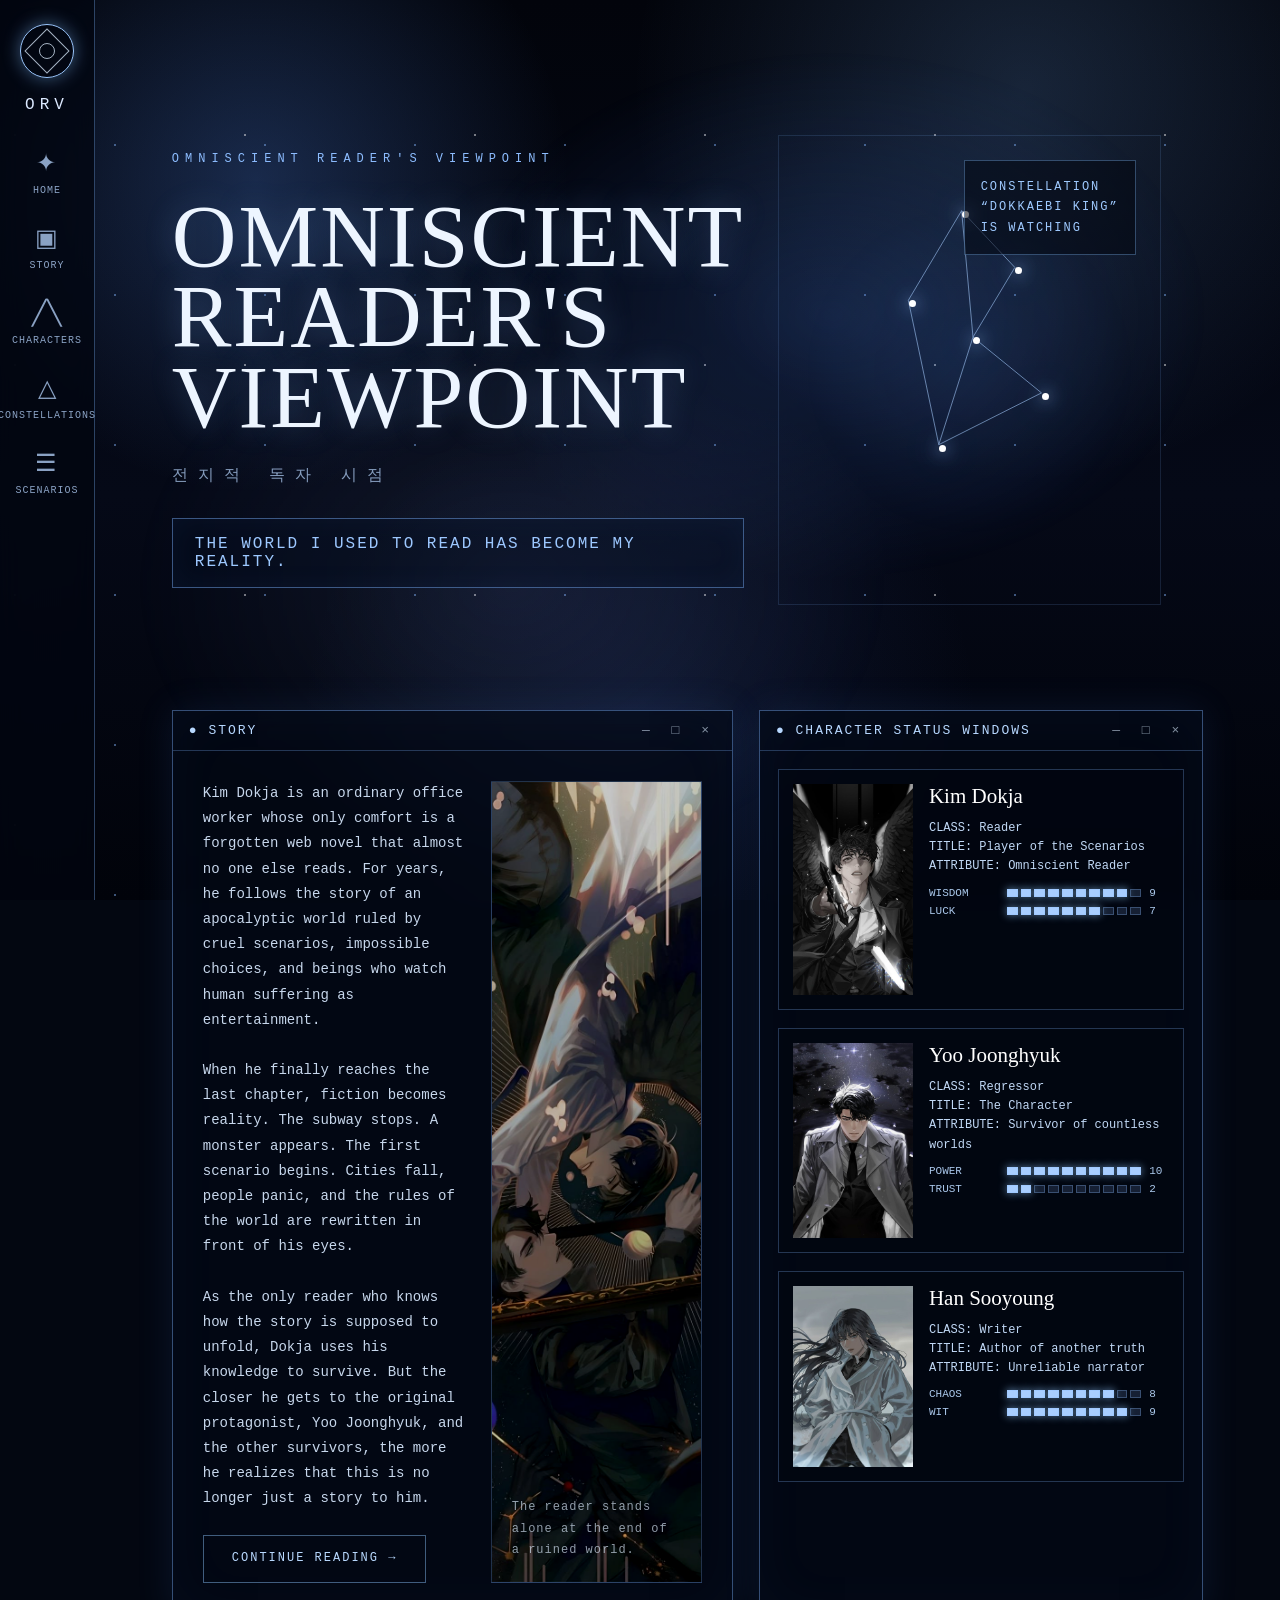
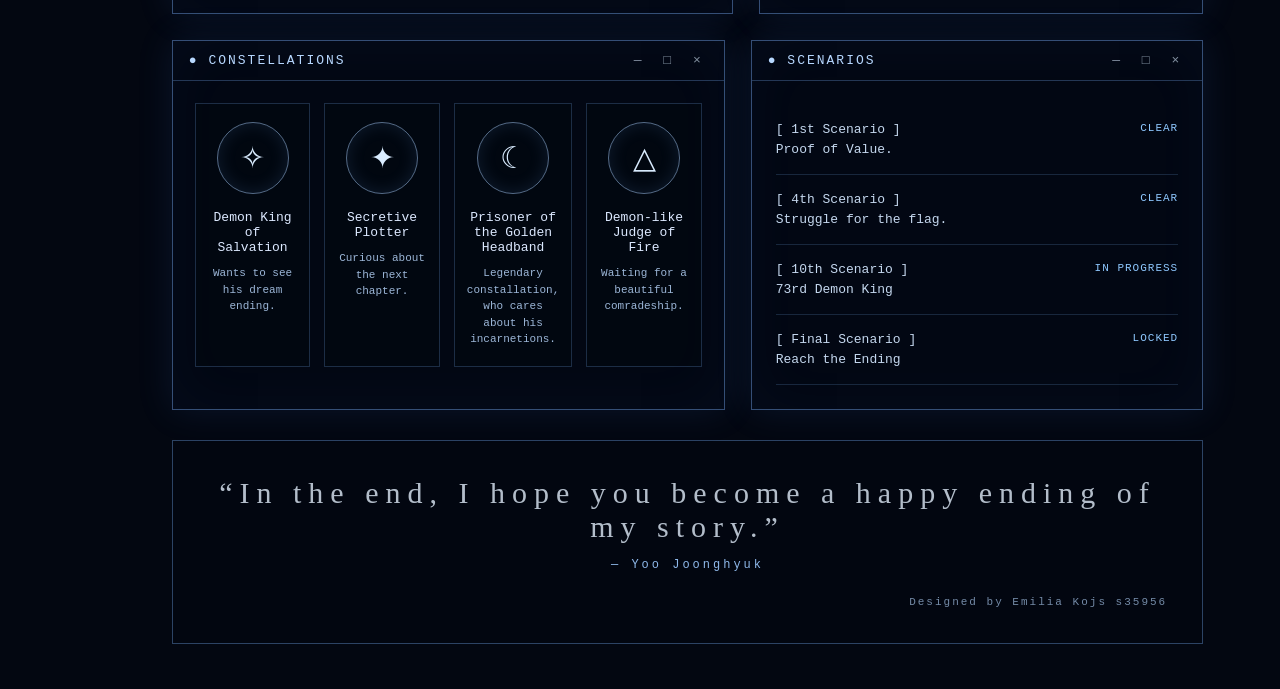
==== index.html @ 8ed4bd75 "project" ====
<!DOCTYPE html>
<html lang="en">

<head>
    <meta charset="UTF-8" />
    <meta name="viewport" content="width=device-width, initial-scale=1.0" />
    <title>Omniscient Reader's Viewpoint</title>
    <style>
        * {
            margin: 0;
            padding: 0;
            box-sizing: border-box;
        }

        html {
            scroll-behavior: smooth;
        }

        body {
            min-height: 100vh;
            background: #030711;
            color: #dce9ff;
            font-family: "Courier New", monospace;
            overflow-x: hidden;
        }

        body::before {
            content: "";
            position: fixed;
            inset: 0;
            background:
                radial-gradient(circle at 20% 20%, rgba(90, 150, 255, 0.25), transparent 25%),
                radial-gradient(circle at 80% 10%, rgba(120, 180, 255, 0.18), transparent 30%),
                radial-gradient(circle at 50% 80%, rgba(60, 90, 180, 0.18), transparent 35%),
                linear-gradient(to bottom, #02040b, #050917 55%, #01030a);
            z-index: -4;
        }

        body::after {
            content: "";
            position: fixed;
            inset: 0;
            background-image:
                radial-gradient(#ffffff 0.7px, transparent 0.7px),
                radial-gradient(#85b8ff 0.9px, transparent 0.9px),
                radial-gradient(#ffffff 1px, transparent 1px);
            background-size: 90px 90px, 150px 150px, 230px 230px;
            background-position: 0 0, 40px 70px, 130px 20px;
            opacity: 0.45;
            animation: driftStars 70s linear infinite;
            z-index: -3;
        }

        @keyframes driftStars {
            from {
                transform: translateY(0);
            }

            to {
                transform: translateY(-180px);
            }
        }

        .nebula {
            position: fixed;
            inset: 0;
            pointer-events: none;
            background:
                radial-gradient(ellipse at 65% 35%, rgba(80, 140, 255, 0.18), transparent 32%),
                radial-gradient(ellipse at 40% 65%, rgba(160, 190, 255, 0.09), transparent 35%);
            filter: blur(1px);
            z-index: -2;
        }

        .layout {
            display: grid;
            grid-template-columns: 95px 1fr;
            min-height: 100vh;
        }

        .sidebar {
            position: fixed;
            left: 0;
            top: 0;
            width: 95px;
            height: 100vh;
            border-right: 1px solid rgba(125, 180, 255, 0.35);
            background: rgba(2, 6, 16, 0.75);
            backdrop-filter: blur(12px);
            display: flex;
            flex-direction: column;
            align-items: center;
            padding: 24px 10px;
            z-index: 20;
        }

        .sigil {
            width: 54px;
            height: 54px;
            border: 1px solid #9cc8ff;
            border-radius: 50%;
            position: relative;
            margin-bottom: 18px;
            box-shadow: 0 0 18px rgba(130, 190, 255, 0.45);
        }

        .sigil::before,
        .sigil::after {
            content: "";
            position: absolute;
            inset: 10px;
            border: 1px solid rgba(220, 238, 255, 0.75);
            transform: rotate(45deg);
        }

        .sigil::after {
            inset: 18px;
            border-radius: 50%;
            transform: none;
        }

        .logo {
            letter-spacing: 5px;
            font-size: 16px;
            margin-bottom: 35px;
        }

        nav {
            display: flex;
            flex-direction: column;
            gap: 28px;
            width: 100%;
            align-items: center;
        }

        nav a {
            color: #b8d6ff;
            text-decoration: none;
            font-size: 10px;
            letter-spacing: 1px;
            text-transform: uppercase;
            text-align: center;
            opacity: 0.75;
            transition: 0.3s;
        }

        nav a span {
            display: block;
            font-size: 24px;
            margin-bottom: 7px;
        }

        nav a:hover {
            opacity: 1;
            color: white;
            text-shadow: 0 0 10px #7db5ff;
            transform: translateY(-2px);
        }

        main {
            grid-column: 2;
            padding: 60px 6vw 45px;
        }

        .hero {
            min-height: 620px;
            display: grid;
            grid-template-columns: 1.1fr 0.9fr;
            gap: 34px;
            align-items: center;
            position: relative;
        }

        .eyebrow {
            color: #8dbdff;
            letter-spacing: 6px;
            text-transform: uppercase;
            font-size: 12px;
            margin-bottom: 30px;
        }

        h1 {
            font-family: Georgia, "Times New Roman", serif;
            font-size: clamp(48px, 7vw, 104px);
            line-height: 0.9;
            letter-spacing: 2px;
            font-weight: 400;
            color: #edf5ff;
            text-shadow: 0 0 30px rgba(130, 185, 255, 0.28);
            margin-bottom: 28px;
        }

        .korean {
            letter-spacing: 10px;
            color: #b9d8ff;
            opacity: 0.7;
            margin-bottom: 32px;
        }

        .quote-box {
            width: fit-content;
            border: 1px solid rgba(125, 180, 255, 0.45);
            padding: 16px 22px;
            color: #9dc8ff;
            letter-spacing: 2px;
            background: rgba(7, 16, 34, 0.42);
            box-shadow: inset 0 0 30px rgba(92, 155, 255, 0.05);
        }

        .constellation-map {
            position: relative;
            height: 470px;
            border: 1px solid rgba(125, 180, 255, 0.15);
            background: radial-gradient(circle at center, rgba(95, 151, 255, 0.08), transparent 55%);
            overflow: hidden;
        }

        .star {
            position: absolute;
            width: 7px;
            height: 7px;
            border-radius: 50%;
            background: white;
            box-shadow: 0 0 16px #9dc8ff, 0 0 32px #76a7ff;
            animation: pulse 2.4s ease-in-out infinite;
        }

        .star.s1 {
            top: 16%;
            left: 48%;
        }

        .star.s2 {
            top: 28%;
            left: 62%;
            animation-delay: 0.3s;
        }

        .star.s3 {
            top: 43%;
            left: 51%;
            animation-delay: 0.7s;
        }

        .star.s4 {
            top: 55%;
            left: 69%;
            animation-delay: 1s;
        }

        .star.s5 {
            top: 66%;
            left: 42%;
            animation-delay: 1.4s;
        }

        .star.s6 {
            top: 35%;
            left: 34%;
            animation-delay: 1.8s;
        }

        @keyframes pulse {

            0%,
            100% {
                transform: scale(1);
                opacity: 0.7;
            }

            50% {
                transform: scale(1.7);
                opacity: 1;
            }
        }

        svg.lines {
            position: absolute;
            inset: 0;
            width: 100%;
            height: 100%;
            opacity: 0.65;
        }

        .watching {
            position: absolute;
            right: 24px;
            top: 24px;
            color: #9fcaff;
            border: 1px solid rgba(130, 190, 255, 0.35);
            padding: 16px;
            background: rgba(2, 6, 16, 0.55);
            font-size: 12px;
            line-height: 1.7;
            letter-spacing: 2px;
        }

        .grid {
            display: grid;
            grid-template-columns: 1.2fr 0.95fr;
            gap: 26px;
            margin-top: 30px;
        }

        .window {
            border: 1px solid rgba(125, 180, 255, 0.42);
            background: rgba(3, 9, 22, 0.72);
            box-shadow: 0 0 35px rgba(76, 130, 220, 0.12), inset 0 0 60px rgba(120, 170, 255, 0.035);
            backdrop-filter: blur(10px);
            position: relative;
        }

        .window-header {
            display: flex;
            justify-content: space-between;
            align-items: center;
            padding: 12px 16px;
            border-bottom: 1px solid rgba(125, 180, 255, 0.28);
            color: #b7d8ff;
            text-transform: uppercase;
            letter-spacing: 2px;
            font-size: 13px;
        }

        .controls {
            color: rgba(218, 236, 255, 0.6);
            letter-spacing: 7px;
        }

        .story-content {
            padding: 30px;
            display: grid;
            grid-template-columns: 1fr 0.8fr;
            gap: 24px;
            line-height: 1.8;
            font-size: 14px;
            color: #c7d7ec;
        }

        .story-image {
            min-height: 470px;
            border: 1px solid rgba(125, 180, 255, 0.25);
            background:
                linear-gradient(to top, rgba(2, 5, 13, 0.95), transparent 45%),
                radial-gradient(circle at center, rgba(160, 190, 255, 0.18), transparent 35%),
                linear-gradient(130deg, rgba(32, 53, 87, 0.55), rgba(4, 8, 18, 0.7));
            position: relative;
            overflow: hidden;
        }

        .story-image img {
            width: 100%;
            height: 100%;
            min-height: 470px;
            object-fit: cover;
            object-position: center;
            display: block;
            filter: brightness(0.75) contrast(1.1);
        }

        .story-image::after {
            content: "The reader stands alone at the end of a ruined world.";
            position: absolute;
            bottom: 20px;
            left: 20px;
            right: 20px;
            color: rgba(222, 238, 255, 0.65);
            font-size: 12px;
            letter-spacing: 1px;
        }

        .button {
            margin-top: 24px;
            display: inline-block;
            padding: 12px 28px;
            border: 1px solid rgba(140, 198, 255, 0.45);
            color: #b9d9ff;
            text-decoration: none;
            text-transform: uppercase;
            letter-spacing: 2px;
            font-size: 12px;
            transition: 0.3s;
        }

        .button:hover {
            background: rgba(125, 180, 255, 0.12);
            box-shadow: 0 0 18px rgba(125, 180, 255, 0.35);
        }

        .characters {
            padding: 18px;
            display: flex;
            flex-direction: column;
            gap: 18px;
        }

        .character-card {
            border: 1px solid rgba(125, 180, 255, 0.28);
            padding: 14px;
            display: grid;
            grid-template-columns: 120px 1fr;
            gap: 16px;
            background: rgba(1, 5, 14, 0.45);
        }

        .portrait img {
            width: 100%;
            height: 100%;
            object-fit: cover;
            object-position: center;
            display: block;
        }


        .character-info h3 {
            font-family: Georgia, serif;
            font-weight: 400;
            font-size: 21px;
            margin-bottom: 10px;
            color: #fff;
        }

        .meta {
            color: #c0d8f5;
            font-size: 12px;
            line-height: 1.6;
            margin-bottom: 10px;
        }

        .stat {
            display: grid;
            grid-template-columns: 70px 1fr 20px;
            align-items: center;
            gap: 8px;
            font-size: 11px;
            margin: 6px 0;
            color: #aac8eb;
        }

        .bar {
            height: 8px;
            display: grid;
            grid-template-columns: repeat(10, 1fr);
            gap: 3px;
        }

        .bar span {
            border: 1px solid rgba(140, 190, 255, 0.3);
            background: rgba(140, 190, 255, 0.15);
        }

        .bar .filled {
            background: #a9ceff;
            box-shadow: 0 0 8px rgba(150, 205, 255, 0.7);
        }

        .lower-grid {
            display: grid;
            grid-template-columns: 1.1fr 0.9fr;
            gap: 26px;
            margin-top: 26px;
        }

        .constellations {
            padding: 22px;
            display: grid;
            grid-template-columns: repeat(4, 1fr);
            gap: 14px;
        }

        .constellation-card {
            border: 1px solid rgba(125, 180, 255, 0.22);
            padding: 18px 12px;
            text-align: center;
            min-height: 180px;
            background: rgba(1, 5, 14, 0.4);
            transition: 0.3s;
        }

        .constellation-card {
            color: inherit;
            text-decoration: none;
            }

        .constellation-card:hover {
            transform: translateY(-5px);
            box-shadow: 0 0 20px rgba(125, 180, 255, 0.18);
        }

        .symbol {
            width: 72px;
            height: 72px;
            margin: 0 auto 16px;
            border: 1px solid rgba(170, 210, 255, 0.5);
            border-radius: 50%;
            display: grid;
            place-items: center;
            font-size: 30px;
            color: #d9ecff;
            box-shadow: inset 0 0 18px rgba(125, 180, 255, 0.12);
        }

        .constellation-card h4 {
            font-size: 13px;
            font-weight: 400;
            margin-bottom: 10px;
        }

        .constellation-card p {
            font-size: 11px;
            color: #9cb7d8;
            line-height: 1.5;
        }

        .scenarios {
            padding: 24px;
        }

        .scenario-row {
            display: flex;
            justify-content: space-between;
            border-bottom: 1px solid rgba(125, 180, 255, 0.18);
            padding: 15px 0;
            color: #c5d8ef;
            font-size: 13px;
            line-height: 1.5;
        }

        .status {
            color: #8ec8ff;
            text-transform: uppercase;
            font-size: 11px;
            letter-spacing: 1px;
            white-space: nowrap;
            margin-left: 15px;
        }

            .ending {
        margin-top: 30px;
        border: 1px solid rgba(125, 180, 255, 0.35);
        padding: 35px;
        background: rgba(2, 7, 17, 0.55);

        display: flex;
        flex-direction: column;
        gap: 24px;
        }

        .ending-quote {
        text-align: center;
        font-family: Georgia, serif;
        font-size: clamp(18px, 2.4vw, 30px);
        letter-spacing: 7px;
        color: rgba(230, 242, 255, 0.78);
        }

        .ending-quote span {
        display: block;
        margin-top: 14px;
        font-family: "Courier New", monospace;
        font-size: 12px;
        color: #8fb9ea;
        letter-spacing: 3px;
        }

        .ending-signature {
        align-self: flex-end;
        font-family: "Courier New", monospace;
        font-size: 11px;
        letter-spacing: 2px;
        color: #9bb8da;
        opacity: 0.75;
        }

        @media (max-width: 1050px) {
            .layout {
                grid-template-columns: 1fr;
            }

            aside {
                display: none;
            }

            main {
                grid-column: 1;
                padding: 35px 20px;
            }

            .hero,
            .grid,
            .lower-grid,
            .story-content {
                grid-template-columns: 1fr;
            }

            .constellations {
                grid-template-columns: repeat(2, 1fr);
            }
        }

        @media (max-width: 620px) {
            .character-card {
                grid-template-columns: 1fr;
            }

            .constellations {
                grid-template-columns: 1fr;
            }

            .ending {
                letter-spacing: 3px;
            }
        }
    </style>
</head>

<body>
    <div class="nebula"></div>

    <div class="layout">
        <aside class="sidebar">
            <div class="sigil"></div>
            <div class="logo">ORV</div>
            <nav>
                <a href="#home"><span>✦</span>Home</a>
                <a href="#story"><span>▣</span>Story</a>
                <a href="#characters"><span>╱╲</span>Characters</a>
                <a href="#constellations"><span>△</span>Constellations</a>
                <a href="#scenarios"><span>☰</span>Scenarios</a>
            </nav>
        </aside>

        <main id="home">
            <section class="hero">
                <div>
                    <p class="eyebrow">Omniscient Reader's Viewpoint</p>
                    <h1>OMNISCIENT<br>READER'S<br>VIEWPOINT</h1>
                    <p class="korean">전지적 독자 시점</p>
                    <div class="quote-box">THE WORLD I USED TO READ HAS BECOME MY REALITY.</div>
                </div>

                <div class="constellation-map" aria-label="animated constellation map">
                    <svg class="lines" viewBox="0 0 500 470" preserveAspectRatio="none">
                        <polyline points="170,165 240,75 310,132 255,202 345,258 210,310 170,165" fill="none"
                            stroke="#a9ceff" stroke-width="1" />
                        <polyline points="240,75 255,202 210,310" fill="none" stroke="#a9ceff" stroke-width="1" />
                    </svg>
                    <div class="star s1"></div>
                    <div class="star s2"></div>
                    <div class="star s3"></div>
                    <div class="star s4"></div>
                    <div class="star s5"></div>
                    <div class="star s6"></div>
                    <div class="watching">CONSTELLATION<br>“DOKKAEBI KING”<br>IS WATCHING</div>
                </div>
            </section>

            <section class="grid" id="story">
                <article class="window">
                    <div class="window-header">
                        <span>● Story</span>
                        <span class="controls">— □ ×</span>
                    </div>
                    <div class="story-content">
                        <div>
                            <p>
                                Kim Dokja is an ordinary office worker whose only comfort is a forgotten web novel that
                                almost no one else reads. For years, he follows the story of an apocalyptic world ruled
                                by cruel scenarios, impossible choices, and beings who watch human suffering as
                                entertainment.
                            </p>
                            <br>
                            <p>
                                When he finally reaches the last chapter, fiction becomes reality. The subway stops. A
                                monster appears. The first scenario begins. Cities fall, people panic, and the rules of
                                the world are rewritten in front of his eyes.
                            </p>
                            <br>
                            <p>
                                As the only reader who knows how the story is supposed to unfold, Dokja uses his
                                knowledge to survive. But the closer he gets to the original protagonist, Yoo Joonghyuk,
                                and the other survivors, the more he realizes that this is no longer just a story to
                                him.
                            </p>
                            <a class="button" href="story.html" target="_blank">Continue Reading →</a>
                        </div>
                        <div class="story-image">
                            <img src="orv.jpeg" alt="Yoo Joonghyuk and Kim Dokja">
                        </div>
                    </div>
                </article>

                <aside class="window" id="characters">
                    <div class="window-header">
                        <span>● Character Status Windows</span>
                        <span class="controls">— □ ×</span>
                    </div>
                    <div class="characters">
                        <div class="character-card">
                            <div class="portrait">
                                <img src="KimDokja.jfif" alt="Kim Dokja">
                            </div>
                            <div class="character-info">
                                <h3>Kim Dokja</h3>
                                <div class="meta">CLASS: Reader<br>TITLE: Player of the Scenarios<br>ATTRIBUTE:
                                    Omniscient Reader</div>
                                <div class="stat"><span>WISDOM</span>
                                    <div class="bar"><span class="filled"></span><span class="filled"></span><span
                                            class="filled"></span><span class="filled"></span><span
                                            class="filled"></span><span class="filled"></span><span
                                            class="filled"></span><span class="filled"></span><span
                                            class="filled"></span><span></span></div><span>9</span>
                                </div>
                                <div class="stat"><span>LUCK</span>
                                    <div class="bar"><span class="filled"></span><span class="filled"></span><span
                                            class="filled"></span><span class="filled"></span><span
                                            class="filled"></span><span class="filled"></span><span
                                            class="filled"></span><span></span><span></span><span></span></div>
                                    <span>7</span>
                                </div>
                            </div>
                        </div>

                        <div class="character-card">
                            <div class="portrait">
                                <img src="YooJoonghyuk.jfif" alt="Yoo Joonghyuk">
                            </div>
                            <div class="character-info">
                                <h3>Yoo Joonghyuk</h3>
                                <div class="meta">CLASS: Regressor<br>TITLE: The Character<br>ATTRIBUTE: Survivor of
                                    countless worlds</div>
                                <div class="stat"><span>POWER</span>
                                    <div class="bar"><span class="filled"></span><span class="filled"></span><span
                                            class="filled"></span><span class="filled"></span><span
                                            class="filled"></span><span class="filled"></span><span
                                            class="filled"></span><span class="filled"></span><span
                                            class="filled"></span><span class="filled"></span></div><span>10</span>
                                </div>
                                <div class="stat"><span>TRUST</span>
                                    <div class="bar"><span class="filled"></span><span
                                            class="filled"></span><span></span><span></span><span></span><span></span><span></span><span></span><span></span><span></span>
                                    </div><span>2</span>
                                </div>
                            </div>
                        </div>

                        <div class="character-card">
                            <div class="portrait">
                                <img src="HanSooyoung.jfif" alt="Han Sooyoung">
                            </div>
                            <div class="character-info">
                                <h3>Han Sooyoung</h3>
                                <div class="meta">CLASS: Writer<br>TITLE: Author of another truth<br>ATTRIBUTE:
                                    Unreliable narrator</div>
                                <div class="stat"><span>CHAOS</span>
                                    <div class="bar"><span class="filled"></span><span class="filled"></span><span
                                            class="filled"></span><span class="filled"></span><span
                                            class="filled"></span><span class="filled"></span><span
                                            class="filled"></span><span class="filled"></span><span></span><span></span>
                                    </div><span>8</span>
                                </div>
                                <div class="stat"><span>WIT</span>
                                    <div class="bar"><span class="filled"></span><span class="filled"></span><span
                                            class="filled"></span><span class="filled"></span><span
                                            class="filled"></span><span class="filled"></span><span
                                            class="filled"></span><span class="filled"></span><span
                                            class="filled"></span><span></span></div><span>9</span>
                                </div>
                            </div>
                        </div>
                    </div>
                </aside>
            </section>

            <section class="lower-grid">
                <article class="window" id="constellations">
                    <div class="window-header">
                        <span>● Constellations</span>
                        <span class="controls">— □ ×</span>
                    </div>
                    <div class="constellations">
                        <a class="constellation-card" href="constellations.html" target="_blank">
                            <div class="symbol">✧</div>
                            <h4>Demon King of Salvation</h4>
                            <p>Wants to see his dream ending.</p>
                        </a>
                        <a class="constellation-card" href="constellations.html" target="_blank">
                            <div class="symbol">✦</div>
                            <h4>Secretive Plotter</h4>
                            <p>Curious about the next chapter.</p>
                        </a>
                        <a class="constellation-card" href="constellations.html" target="_blank">
                            <div class="symbol">☾</div>
                            <h4>Prisoner of the Golden Headband</h4>
                            <p>Legendary constallation, who cares about his incarnetions.</p>
                        </a>
                        <a class="constellation-card" href="constellations.html" target="_blank">
                            <div class="symbol">△</div>
                            <h4>Demon-like Judge of Fire</h4>
                            <p>Waiting for a beautiful comradeship.</p>
                        </a>
                    </div>
                </article>

                <article class="window" id="scenarios">
                    <div class="window-header">
                        <span>● Scenarios</span>
                        <span class="controls">— □ ×</span>
                    </div>
                    <div class="scenarios">
                        <div class="scenario-row"><span>[ 1st Scenario ]<br>Proof of Value.</span><span
                                class="status">Clear</span></div>
                        <div class="scenario-row"><span>[ 4th Scenario ]<br>Struggle for the flag.</span><span
                                class="status">Clear</span></div>
                        <div class="scenario-row"><span>[ 10th Scenario ]<br>73rd Demon King</span><span
                                class="status">In Progress</span></div>
                        <div class="scenario-row"><span>[ Final Scenario ]<br>Reach the Ending</span><span
                                class="status">Locked</span></div>
                    </div>
                </article>
            </section>

           <section class="ending">

                <div class="ending-quote">
                    “In the end, I hope you become a happy ending of my story.”
                    <span>— Yoo Joonghyuk</span>
                </div>

                <div class="ending-signature">
                    Designed by Emilia Kojs s35956
                </div>

            </section>
        </main>
    </div>
</body>

</html>
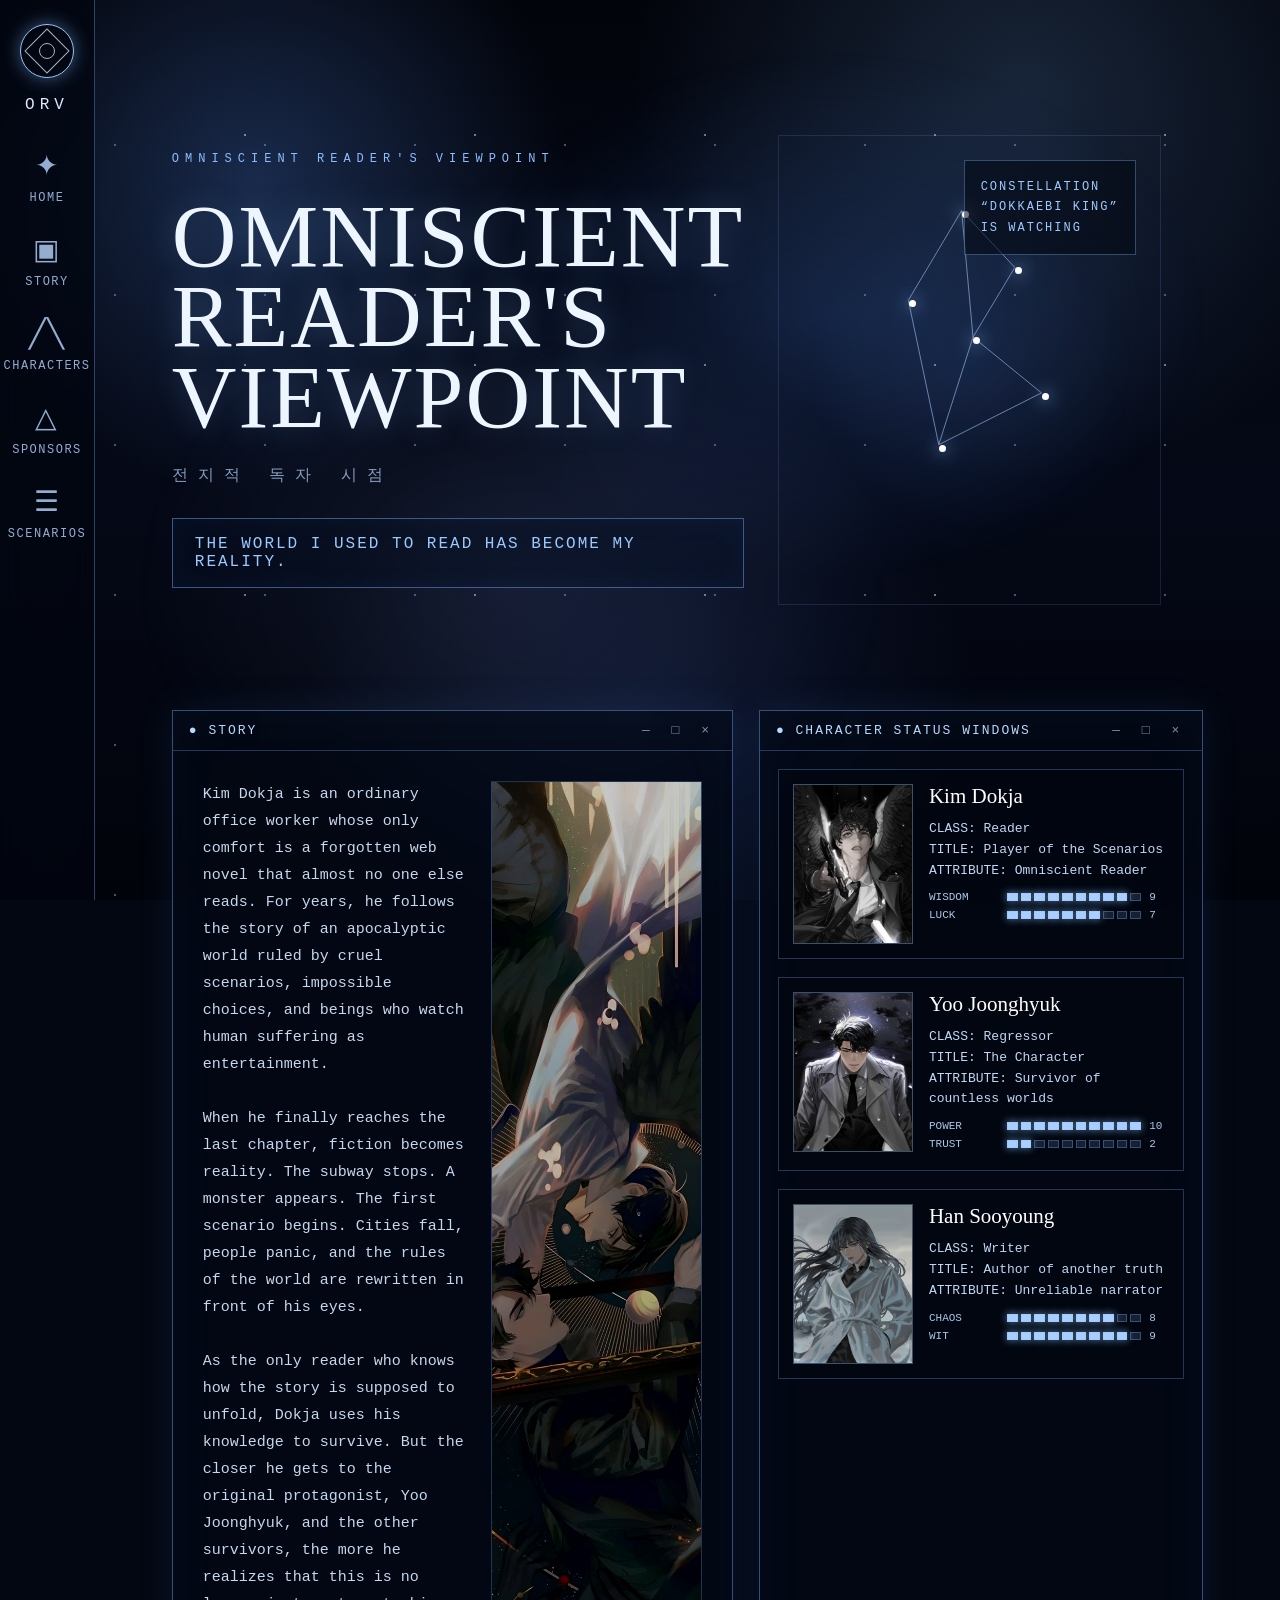
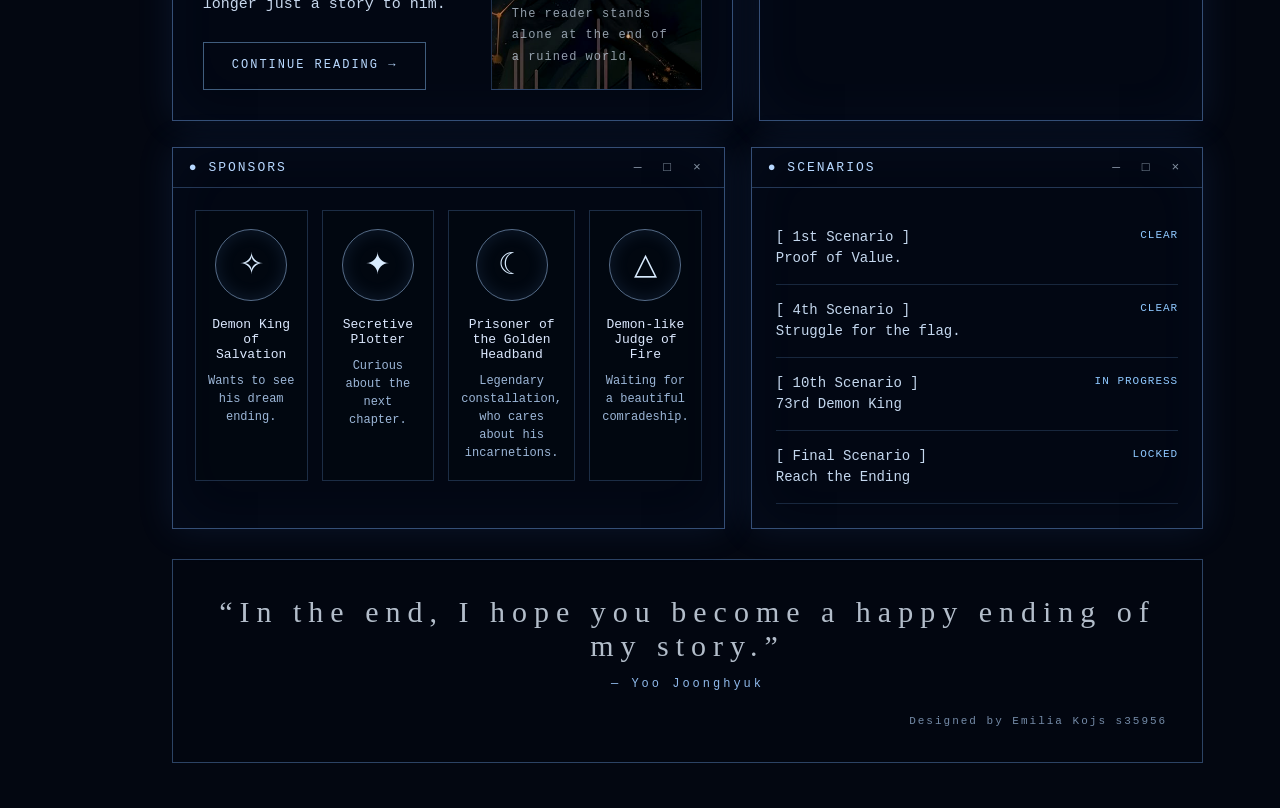
==== commit 1187f554: "poprawki poprawki" ====
--- a/index.html
+++ b/index.html
@@ -2,630 +2,31 @@
 <html lang="en">
 
 <head>
-    <meta charset="UTF-8" />
+    <meta charset="UTF-8">
     <meta name="viewport" content="width=device-width, initial-scale=1.0" />
     <title>Omniscient Reader's Viewpoint</title>
-    <style>
-        * {
-            margin: 0;
-            padding: 0;
-            box-sizing: border-box;
-        }
-
-        html {
-            scroll-behavior: smooth;
-        }
-
-        body {
-            min-height: 100vh;
-            background: #030711;
-            color: #dce9ff;
-            font-family: "Courier New", monospace;
-            overflow-x: hidden;
-        }
-
-        body::before {
-            content: "";
-            position: fixed;
-            inset: 0;
-            background:
-                radial-gradient(circle at 20% 20%, rgba(90, 150, 255, 0.25), transparent 25%),
-                radial-gradient(circle at 80% 10%, rgba(120, 180, 255, 0.18), transparent 30%),
-                radial-gradient(circle at 50% 80%, rgba(60, 90, 180, 0.18), transparent 35%),
-                linear-gradient(to bottom, #02040b, #050917 55%, #01030a);
-            z-index: -4;
-        }
-
-        body::after {
-            content: "";
-            position: fixed;
-            inset: 0;
-            background-image:
-                radial-gradient(#ffffff 0.7px, transparent 0.7px),
-                radial-gradient(#85b8ff 0.9px, transparent 0.9px),
-                radial-gradient(#ffffff 1px, transparent 1px);
-            background-size: 90px 90px, 150px 150px, 230px 230px;
-            background-position: 0 0, 40px 70px, 130px 20px;
-            opacity: 0.45;
-            animation: driftStars 70s linear infinite;
-            z-index: -3;
-        }
-
-        @keyframes driftStars {
-            from {
-                transform: translateY(0);
-            }
-
-            to {
-                transform: translateY(-180px);
-            }
-        }
-
-        .nebula {
-            position: fixed;
-            inset: 0;
-            pointer-events: none;
-            background:
-                radial-gradient(ellipse at 65% 35%, rgba(80, 140, 255, 0.18), transparent 32%),
-                radial-gradient(ellipse at 40% 65%, rgba(160, 190, 255, 0.09), transparent 35%);
-            filter: blur(1px);
-            z-index: -2;
-        }
-
-        .layout {
-            display: grid;
-            grid-template-columns: 95px 1fr;
-            min-height: 100vh;
-        }
-
-        .sidebar {
-            position: fixed;
-            left: 0;
-            top: 0;
-            width: 95px;
-            height: 100vh;
-            border-right: 1px solid rgba(125, 180, 255, 0.35);
-            background: rgba(2, 6, 16, 0.75);
-            backdrop-filter: blur(12px);
-            display: flex;
-            flex-direction: column;
-            align-items: center;
-            padding: 24px 10px;
-            z-index: 20;
-        }
-
-        .sigil {
-            width: 54px;
-            height: 54px;
-            border: 1px solid #9cc8ff;
-            border-radius: 50%;
-            position: relative;
-            margin-bottom: 18px;
-            box-shadow: 0 0 18px rgba(130, 190, 255, 0.45);
-        }
-
-        .sigil::before,
-        .sigil::after {
-            content: "";
-            position: absolute;
-            inset: 10px;
-            border: 1px solid rgba(220, 238, 255, 0.75);
-            transform: rotate(45deg);
-        }
-
-        .sigil::after {
-            inset: 18px;
-            border-radius: 50%;
-            transform: none;
-        }
-
-        .logo {
-            letter-spacing: 5px;
-            font-size: 16px;
-            margin-bottom: 35px;
-        }
-
-        nav {
-            display: flex;
-            flex-direction: column;
-            gap: 28px;
-            width: 100%;
-            align-items: center;
-        }
-
-        nav a {
-            color: #b8d6ff;
-            text-decoration: none;
-            font-size: 10px;
-            letter-spacing: 1px;
-            text-transform: uppercase;
-            text-align: center;
-            opacity: 0.75;
-            transition: 0.3s;
-        }
-
-        nav a span {
-            display: block;
-            font-size: 24px;
-            margin-bottom: 7px;
-        }
-
-        nav a:hover {
-            opacity: 1;
-            color: white;
-            text-shadow: 0 0 10px #7db5ff;
-            transform: translateY(-2px);
-        }
-
-        main {
-            grid-column: 2;
-            padding: 60px 6vw 45px;
-        }
-
-        .hero {
-            min-height: 620px;
-            display: grid;
-            grid-template-columns: 1.1fr 0.9fr;
-            gap: 34px;
-            align-items: center;
-            position: relative;
-        }
-
-        .eyebrow {
-            color: #8dbdff;
-            letter-spacing: 6px;
-            text-transform: uppercase;
-            font-size: 12px;
-            margin-bottom: 30px;
-        }
-
-        h1 {
-            font-family: Georgia, "Times New Roman", serif;
-            font-size: clamp(48px, 7vw, 104px);
-            line-height: 0.9;
-            letter-spacing: 2px;
-            font-weight: 400;
-            color: #edf5ff;
-            text-shadow: 0 0 30px rgba(130, 185, 255, 0.28);
-            margin-bottom: 28px;
-        }
-
-        .korean {
-            letter-spacing: 10px;
-            color: #b9d8ff;
-            opacity: 0.7;
-            margin-bottom: 32px;
-        }
-
-        .quote-box {
-            width: fit-content;
-            border: 1px solid rgba(125, 180, 255, 0.45);
-            padding: 16px 22px;
-            color: #9dc8ff;
-            letter-spacing: 2px;
-            background: rgba(7, 16, 34, 0.42);
-            box-shadow: inset 0 0 30px rgba(92, 155, 255, 0.05);
-        }
-
-        .constellation-map {
-            position: relative;
-            height: 470px;
-            border: 1px solid rgba(125, 180, 255, 0.15);
-            background: radial-gradient(circle at center, rgba(95, 151, 255, 0.08), transparent 55%);
-            overflow: hidden;
-        }
-
-        .star {
-            position: absolute;
-            width: 7px;
-            height: 7px;
-            border-radius: 50%;
-            background: white;
-            box-shadow: 0 0 16px #9dc8ff, 0 0 32px #76a7ff;
-            animation: pulse 2.4s ease-in-out infinite;
-        }
-
-        .star.s1 {
-            top: 16%;
-            left: 48%;
-        }
-
-        .star.s2 {
-            top: 28%;
-            left: 62%;
-            animation-delay: 0.3s;
-        }
-
-        .star.s3 {
-            top: 43%;
-            left: 51%;
-            animation-delay: 0.7s;
-        }
-
-        .star.s4 {
-            top: 55%;
-            left: 69%;
-            animation-delay: 1s;
-        }
-
-        .star.s5 {
-            top: 66%;
-            left: 42%;
-            animation-delay: 1.4s;
-        }
-
-        .star.s6 {
-            top: 35%;
-            left: 34%;
-            animation-delay: 1.8s;
-        }
-
-        @keyframes pulse {
-
-            0%,
-            100% {
-                transform: scale(1);
-                opacity: 0.7;
-            }
-
-            50% {
-                transform: scale(1.7);
-                opacity: 1;
-            }
-        }
-
-        svg.lines {
-            position: absolute;
-            inset: 0;
-            width: 100%;
-            height: 100%;
-            opacity: 0.65;
-        }
-
-        .watching {
-            position: absolute;
-            right: 24px;
-            top: 24px;
-            color: #9fcaff;
-            border: 1px solid rgba(130, 190, 255, 0.35);
-            padding: 16px;
-            background: rgba(2, 6, 16, 0.55);
-            font-size: 12px;
-            line-height: 1.7;
-            letter-spacing: 2px;
-        }
-
-        .grid {
-            display: grid;
-            grid-template-columns: 1.2fr 0.95fr;
-            gap: 26px;
-            margin-top: 30px;
-        }
-
-        .window {
-            border: 1px solid rgba(125, 180, 255, 0.42);
-            background: rgba(3, 9, 22, 0.72);
-            box-shadow: 0 0 35px rgba(76, 130, 220, 0.12), inset 0 0 60px rgba(120, 170, 255, 0.035);
-            backdrop-filter: blur(10px);
-            position: relative;
-        }
-
-        .window-header {
-            display: flex;
-            justify-content: space-between;
-            align-items: center;
-            padding: 12px 16px;
-            border-bottom: 1px solid rgba(125, 180, 255, 0.28);
-            color: #b7d8ff;
-            text-transform: uppercase;
-            letter-spacing: 2px;
-            font-size: 13px;
-        }
-
-        .controls {
-            color: rgba(218, 236, 255, 0.6);
-            letter-spacing: 7px;
-        }
-
-        .story-content {
-            padding: 30px;
-            display: grid;
-            grid-template-columns: 1fr 0.8fr;
-            gap: 24px;
-            line-height: 1.8;
-            font-size: 14px;
-            color: #c7d7ec;
-        }
-
-        .story-image {
-            min-height: 470px;
-            border: 1px solid rgba(125, 180, 255, 0.25);
-            background:
-                linear-gradient(to top, rgba(2, 5, 13, 0.95), transparent 45%),
-                radial-gradient(circle at center, rgba(160, 190, 255, 0.18), transparent 35%),
-                linear-gradient(130deg, rgba(32, 53, 87, 0.55), rgba(4, 8, 18, 0.7));
-            position: relative;
-            overflow: hidden;
-        }
-
-        .story-image img {
-            width: 100%;
-            height: 100%;
-            min-height: 470px;
-            object-fit: cover;
-            object-position: center;
-            display: block;
-            filter: brightness(0.75) contrast(1.1);
-        }
-
-        .story-image::after {
-            content: "The reader stands alone at the end of a ruined world.";
-            position: absolute;
-            bottom: 20px;
-            left: 20px;
-            right: 20px;
-            color: rgba(222, 238, 255, 0.65);
-            font-size: 12px;
-            letter-spacing: 1px;
-        }
-
-        .button {
-            margin-top: 24px;
-            display: inline-block;
-            padding: 12px 28px;
-            border: 1px solid rgba(140, 198, 255, 0.45);
-            color: #b9d9ff;
-            text-decoration: none;
-            text-transform: uppercase;
-            letter-spacing: 2px;
-            font-size: 12px;
-            transition: 0.3s;
-        }
-
-        .button:hover {
-            background: rgba(125, 180, 255, 0.12);
-            box-shadow: 0 0 18px rgba(125, 180, 255, 0.35);
-        }
-
-        .characters {
-            padding: 18px;
-            display: flex;
-            flex-direction: column;
-            gap: 18px;
-        }
-
-        .character-card {
-            border: 1px solid rgba(125, 180, 255, 0.28);
-            padding: 14px;
-            display: grid;
-            grid-template-columns: 120px 1fr;
-            gap: 16px;
-            background: rgba(1, 5, 14, 0.45);
-        }
-
-        .portrait img {
-            width: 100%;
-            height: 100%;
-            object-fit: cover;
-            object-position: center;
-            display: block;
-        }
-
-
-        .character-info h3 {
-            font-family: Georgia, serif;
-            font-weight: 400;
-            font-size: 21px;
-            margin-bottom: 10px;
-            color: #fff;
-        }
-
-        .meta {
-            color: #c0d8f5;
-            font-size: 12px;
-            line-height: 1.6;
-            margin-bottom: 10px;
-        }
-
-        .stat {
-            display: grid;
-            grid-template-columns: 70px 1fr 20px;
-            align-items: center;
-            gap: 8px;
-            font-size: 11px;
-            margin: 6px 0;
-            color: #aac8eb;
-        }
-
-        .bar {
-            height: 8px;
-            display: grid;
-            grid-template-columns: repeat(10, 1fr);
-            gap: 3px;
-        }
-
-        .bar span {
-            border: 1px solid rgba(140, 190, 255, 0.3);
-            background: rgba(140, 190, 255, 0.15);
-        }
-
-        .bar .filled {
-            background: #a9ceff;
-            box-shadow: 0 0 8px rgba(150, 205, 255, 0.7);
-        }
-
-        .lower-grid {
-            display: grid;
-            grid-template-columns: 1.1fr 0.9fr;
-            gap: 26px;
-            margin-top: 26px;
-        }
-
-        .constellations {
-            padding: 22px;
-            display: grid;
-            grid-template-columns: repeat(4, 1fr);
-            gap: 14px;
-        }
-
-        .constellation-card {
-            border: 1px solid rgba(125, 180, 255, 0.22);
-            padding: 18px 12px;
-            text-align: center;
-            min-height: 180px;
-            background: rgba(1, 5, 14, 0.4);
-            transition: 0.3s;
-        }
-
-        .constellation-card {
-            color: inherit;
-            text-decoration: none;
-            }
-
-        .constellation-card:hover {
-            transform: translateY(-5px);
-            box-shadow: 0 0 20px rgba(125, 180, 255, 0.18);
-        }
-
-        .symbol {
-            width: 72px;
-            height: 72px;
-            margin: 0 auto 16px;
-            border: 1px solid rgba(170, 210, 255, 0.5);
-            border-radius: 50%;
-            display: grid;
-            place-items: center;
-            font-size: 30px;
-            color: #d9ecff;
-            box-shadow: inset 0 0 18px rgba(125, 180, 255, 0.12);
-        }
-
-        .constellation-card h4 {
-            font-size: 13px;
-            font-weight: 400;
-            margin-bottom: 10px;
-        }
-
-        .constellation-card p {
-            font-size: 11px;
-            color: #9cb7d8;
-            line-height: 1.5;
-        }
-
-        .scenarios {
-            padding: 24px;
-        }
-
-        .scenario-row {
-            display: flex;
-            justify-content: space-between;
-            border-bottom: 1px solid rgba(125, 180, 255, 0.18);
-            padding: 15px 0;
-            color: #c5d8ef;
-            font-size: 13px;
-            line-height: 1.5;
-        }
-
-        .status {
-            color: #8ec8ff;
-            text-transform: uppercase;
-            font-size: 11px;
-            letter-spacing: 1px;
-            white-space: nowrap;
-            margin-left: 15px;
-        }
-
-            .ending {
-        margin-top: 30px;
-        border: 1px solid rgba(125, 180, 255, 0.35);
-        padding: 35px;
-        background: rgba(2, 7, 17, 0.55);
-
-        display: flex;
-        flex-direction: column;
-        gap: 24px;
-        }
-
-        .ending-quote {
-        text-align: center;
-        font-family: Georgia, serif;
-        font-size: clamp(18px, 2.4vw, 30px);
-        letter-spacing: 7px;
-        color: rgba(230, 242, 255, 0.78);
-        }
-
-        .ending-quote span {
-        display: block;
-        margin-top: 14px;
-        font-family: "Courier New", monospace;
-        font-size: 12px;
-        color: #8fb9ea;
-        letter-spacing: 3px;
-        }
-
-        .ending-signature {
-        align-self: flex-end;
-        font-family: "Courier New", monospace;
-        font-size: 11px;
-        letter-spacing: 2px;
-        color: #9bb8da;
-        opacity: 0.75;
-        }
-
-        @media (max-width: 1050px) {
-            .layout {
-                grid-template-columns: 1fr;
-            }
-
-            aside {
-                display: none;
-            }
-
-            main {
-                grid-column: 1;
-                padding: 35px 20px;
-            }
-
-            .hero,
-            .grid,
-            .lower-grid,
-            .story-content {
-                grid-template-columns: 1fr;
-            }
-
-            .constellations {
-                grid-template-columns: repeat(2, 1fr);
-            }
-        }
-
-        @media (max-width: 620px) {
-            .character-card {
-                grid-template-columns: 1fr;
-            }
-
-            .constellations {
-                grid-template-columns: 1fr;
-            }
-
-            .ending {
-                letter-spacing: 3px;
-            }
-        }
-    </style>
+    <link rel="icon" type="image/jpg" href="favicon.jpg">
+    <link rel="stylesheet" href="style.css">
 </head>
 
 <body>
+    <header class="mobile-nav">
+        <a href="#home">Home</a>
+        <a href="#story">Story</a>
+        <a href="#characters">Characters</a>
+        <a href="#constellations">Constellations</a>
+    </header>
     <div class="nebula"></div>
 
     <div class="layout">
         <aside class="sidebar">
-            <div class="sigil"></div>
+            <a class="sigil" href="#home"></a>
             <div class="logo">ORV</div>
             <nav>
                 <a href="#home"><span>✦</span>Home</a>
                 <a href="#story"><span>▣</span>Story</a>
                 <a href="#characters"><span>╱╲</span>Characters</a>
-                <a href="#constellations"><span>△</span>Constellations</a>
+                <a href="#constellations"><span>△</span>Sponsors</a>
                 <a href="#scenarios"><span>☰</span>Scenarios</a>
             </nav>
         </aside>
@@ -639,7 +40,7 @@
                     <div class="quote-box">THE WORLD I USED TO READ HAS BECOME MY REALITY.</div>
                 </div>
 
-                <div class="constellation-map" aria-label="animated constellation map">
+                <div class="constellation-map" role="img" aria-label="animated constellation map">
                     <svg class="lines" viewBox="0 0 500 470" preserveAspectRatio="none">
                         <polyline points="170,165 240,75 310,132 255,202 345,258 210,310 170,165" fill="none"
                             stroke="#a9ceff" stroke-width="1" />
@@ -658,7 +59,7 @@
             <section class="grid" id="story">
                 <article class="window">
                     <div class="window-header">
-                        <span>● Story</span>
+                        <h2 class="window-title">● Story</h2>
                         <span class="controls">— □ ×</span>
                     </div>
                     <div class="story-content">
@@ -682,7 +83,7 @@
                                 and the other survivors, the more he realizes that this is no longer just a story to
                                 him.
                             </p>
-                            <a class="button" href="story.html" target="_blank">Continue Reading →</a>
+                            <a class="button" href="story.html">Continue Reading →</a>
                         </div>
                         <div class="story-image">
                             <img src="orv.jpeg" alt="Yoo Joonghyuk and Kim Dokja">
@@ -692,7 +93,7 @@
 
                 <aside class="window" id="characters">
                     <div class="window-header">
-                        <span>● Character Status Windows</span>
+                        <h2 class="window-title">● Character Status Windows</h2>
                         <span class="controls">— □ ×</span>
                     </div>
                     <div class="characters">
@@ -775,26 +176,26 @@
             <section class="lower-grid">
                 <article class="window" id="constellations">
                     <div class="window-header">
-                        <span>● Constellations</span>
+                        <h2 class="window-title">● Sponsors</h2>
                         <span class="controls">— □ ×</span>
                     </div>
                     <div class="constellations">
-                        <a class="constellation-card" href="constellations.html" target="_blank">
+                        <a class="constellation-card" href="constellations.html">
                             <div class="symbol">✧</div>
                             <h4>Demon King of Salvation</h4>
                             <p>Wants to see his dream ending.</p>
                         </a>
-                        <a class="constellation-card" href="constellations.html" target="_blank">
+                        <a class="constellation-card" href="constellations.html">
                             <div class="symbol">✦</div>
                             <h4>Secretive Plotter</h4>
                             <p>Curious about the next chapter.</p>
                         </a>
-                        <a class="constellation-card" href="constellations.html" target="_blank">
+                        <a class="constellation-card" href="constellations.html">
                             <div class="symbol">☾</div>
                             <h4>Prisoner of the Golden Headband</h4>
                             <p>Legendary constallation, who cares about his incarnetions.</p>
                         </a>
-                        <a class="constellation-card" href="constellations.html" target="_blank">
+                        <a class="constellation-card" href="constellations.html">
                             <div class="symbol">△</div>
                             <h4>Demon-like Judge of Fire</h4>
                             <p>Waiting for a beautiful comradeship.</p>
@@ -804,7 +205,7 @@
 
                 <article class="window" id="scenarios">
                     <div class="window-header">
-                        <span>● Scenarios</span>
+                        <h2 class="window-title">● Scenarios</h2>
                         <span class="controls">— □ ×</span>
                     </div>
                     <div class="scenarios">
--- a/style.css
+++ b/style.css
@@ -0,0 +1,650 @@
+      * {
+            margin: 0;
+            padding: 0;
+            box-sizing: border-box;
+        }
+
+        html {
+            scroll-behavior: smooth;
+        }
+
+        .mobile-nav {
+            display: none;
+        }
+
+        body {
+            min-height: 100vh;
+            background: #030711;
+            color: #dce9ff;
+            font-family: "Courier New", monospace;
+            overflow-x: hidden;
+        }
+
+        body::before {
+            content: "";
+            position: fixed;
+            inset: 0;
+            background:
+                radial-gradient(circle at 20% 20%, rgba(90, 150, 255, 0.25), transparent 25%),
+                radial-gradient(circle at 80% 10%, rgba(120, 180, 255, 0.18), transparent 30%),
+                radial-gradient(circle at 50% 80%, rgba(60, 90, 180, 0.18), transparent 35%),
+                linear-gradient(to bottom, #02040b, #050917 55%, #01030a);
+            z-index: -4;
+        }
+
+        body::after {
+            content: "";
+            position: fixed;
+            inset: 0;
+            background-image:
+                radial-gradient(#ffffff 0.7px, transparent 0.7px),
+                radial-gradient(#85b8ff 0.9px, transparent 0.9px),
+                radial-gradient(#ffffff 1px, transparent 1px);
+            background-size: 90px 90px, 150px 150px, 230px 230px;
+            background-position: 0 0, 40px 70px, 130px 20px;
+            opacity: 0.45;
+            animation: driftStars 70s linear infinite;
+            z-index: -3;
+        }
+
+        @keyframes driftStars {
+            from {
+                transform: translateY(0);
+            }
+            to {
+                transform: translateY(-180px);
+            }
+        }
+
+        .nebula {
+            position: fixed;
+            inset: 0;
+            pointer-events: none;
+            background:
+                radial-gradient(ellipse at 65% 35%, rgba(80, 140, 255, 0.18), transparent 32%),
+                radial-gradient(ellipse at 40% 65%, rgba(160, 190, 255, 0.09), transparent 35%);
+            filter: blur(1px);
+            z-index: -2;
+        }
+
+        .layout {
+            display: grid;
+            grid-template-columns: 95px 1fr;
+            min-height: 100vh;
+        }
+
+        .sidebar {
+            position: fixed;
+            left: 0;
+            top: 0;
+            width: 95px;
+            height: 100vh;
+            border-right: 1px solid rgba(125, 180, 255, 0.35);
+            background: rgba(2, 6, 16, 0.75);
+            backdrop-filter: blur(12px);
+            display: flex;
+            flex-direction: column;
+            align-items: center;
+            padding: 24px 10px;
+            z-index: 20;
+        }
+
+        .sigil {
+            width: 54px;
+            height: 54px;
+            border: 1px solid #9cc8ff;
+            border-radius: 50%;
+            position: relative;
+            margin-bottom: 18px;
+            box-shadow: 0 0 18px rgba(130, 190, 255, 0.45);
+        }
+
+        .sigil::before,
+        .sigil::after {
+            content: "";
+            position: absolute;
+            inset: 10px;
+            border: 1px solid rgba(220, 238, 255, 0.75);
+            transform: rotate(45deg);
+        }
+
+        .sigil::after {
+            inset: 18px;
+            border-radius: 50%;
+            transform: none;
+        }
+
+        .logo {
+            letter-spacing: 5px;
+            font-size: 16px;
+            margin-bottom: 35px;
+        }
+
+        nav {
+            display: flex;
+            flex-direction: column;
+            gap: 28px;
+            width: 100%;
+            align-items: center;
+        }
+
+        nav a {
+            color: #b8d6ff;
+            text-decoration: none;
+            font-size: 12px;
+            letter-spacing: 1.5px;
+            text-transform: uppercase;
+            text-align: center;
+            opacity: 0.8;
+            transition: 0.3s;
+        }
+
+        nav a span {
+             display: block;
+            font-size: 28px;
+            margin-bottom: 8px;
+        }
+
+        nav a:hover {
+            opacity: 1;
+            color: white;
+            text-shadow: 0 0 10px #7db5ff;
+            transform: translateY(-2px);
+        }
+
+        main {
+            grid-column: 2;
+            width: 100%;
+            min-width: 0;
+            padding: 60px 6vw 45px;
+        }
+
+        .hero {
+            min-height: 620px;
+            display: grid;
+            grid-template-columns: 1.1fr 0.9fr;
+            gap: 34px;
+            align-items: center;
+            position: relative;
+        }
+
+        .eyebrow {
+            color: #8dbdff;
+            letter-spacing: 6px;
+            text-transform: uppercase;
+            font-size: 12px;
+            margin-bottom: 30px;
+        }
+
+        h1 {
+            font-family: Georgia, "Times New Roman", serif;
+            font-size: clamp(48px, 7vw, 104px);
+            line-height: 0.9;
+            letter-spacing: 2px;
+            font-weight: 400;
+            color: #edf5ff;
+            text-shadow: 0 0 30px rgba(130, 185, 255, 0.28);
+            margin-bottom: 28px;
+        }
+
+        .korean {
+            letter-spacing: 10px;
+            color: #b9d8ff;
+            opacity: 0.7;
+            margin-bottom: 32px;
+        }
+
+        .quote-box {
+            width: fit-content;
+            border: 1px solid rgba(125, 180, 255, 0.45);
+            padding: 16px 22px;
+            color: #9dc8ff;
+            letter-spacing: 2px;
+            background: rgba(7, 16, 34, 0.42);
+            box-shadow: inset 0 0 30px rgba(92, 155, 255, 0.05);
+        }
+
+        .constellation-map {
+            position: relative;
+            height: 470px;
+            border: 1px solid rgba(125, 180, 255, 0.15);
+            background: radial-gradient(circle at center, rgba(95, 151, 255, 0.08), transparent 55%);
+            overflow: hidden;
+        }
+
+        .star {
+            position: absolute;
+            width: 7px;
+            height: 7px;
+            border-radius: 50%;
+            background: white;
+            box-shadow: 0 0 16px #9dc8ff, 0 0 32px #76a7ff;
+            animation: pulse 2.4s ease-in-out infinite;
+        }
+
+        .star.s1 {
+            top: 16%;
+            left: 48%;
+        }
+
+        .star.s2 {
+            top: 28%;
+            left: 62%;
+            animation-delay: 0.3s;
+        }
+
+        .star.s3 {
+            top: 43%;
+            left: 51%;
+            animation-delay: 0.7s;
+        }
+
+        .star.s4 {
+            top: 55%;
+            left: 69%;
+            animation-delay: 1s;
+        }
+
+        .star.s5 {
+            top: 66%;
+            left: 42%;
+            animation-delay: 1.4s;
+        }
+
+        .star.s6 {
+            top: 35%;
+            left: 34%;
+            animation-delay: 1.8s;
+        }
+
+        @keyframes pulse {
+            0%,
+            100% {
+                transform: scale(1);
+                opacity: 0.7;
+            }
+            50% {
+                transform: scale(1.7);
+                opacity: 1;
+            }
+        }
+
+        svg.lines {
+            position: absolute;
+            inset: 0;
+            width: 100%;
+            height: 100%;
+            opacity: 0.65;
+        }
+
+        .watching {
+            position: absolute;
+            right: 24px;
+            top: 24px;
+            color: #9fcaff;
+            border: 1px solid rgba(130, 190, 255, 0.35);
+            padding: 16px;
+            background: rgba(2, 6, 16, 0.55);
+            font-size: 12px;
+            line-height: 1.7;
+            letter-spacing: 2px;
+        }
+
+        .grid {
+            display: grid;
+            grid-template-columns: 1.2fr 0.95fr;
+            gap: 26px;
+            margin-top: 30px;
+        }
+
+        .window {
+            border: 1px solid rgba(125, 180, 255, 0.42);
+            background: rgba(3, 9, 22, 0.72);
+            box-shadow: 0 0 35px rgba(76, 130, 220, 0.12), inset 0 0 60px rgba(120, 170, 255, 0.035);
+            backdrop-filter: blur(10px);
+            position: relative;
+        }
+
+        .window-title {
+            font: inherit;
+            color: inherit;
+            letter-spacing: inherit;
+            text-transform: inherit;
+        }
+
+        .window-header {
+            display: flex;
+            justify-content: space-between;
+            align-items: center;
+            padding: 12px 16px;
+            border-bottom: 1px solid rgba(125, 180, 255, 0.28);
+            color: #b7d8ff;
+            text-transform: uppercase;
+            letter-spacing: 2px;
+            font-size: 13px;
+        }
+
+        .controls {
+            color: rgba(218, 236, 255, 0.6);
+            letter-spacing: 7px;
+        }
+
+        .story-content {
+            padding: 30px;
+            display: grid;
+            grid-template-columns: 1fr 0.8fr;
+            gap: 24px;
+            line-height: 1.8;
+            font-size: 15px;
+            color: #c7d7ec;
+        }
+
+        .story-image {
+            min-height: 470px;
+            border: 1px solid rgba(125, 180, 255, 0.25);
+            background:
+                linear-gradient(to top, rgba(2, 5, 13, 0.95), transparent 45%),
+                radial-gradient(circle at center, rgba(160, 190, 255, 0.18), transparent 35%),
+                linear-gradient(130deg, rgba(32, 53, 87, 0.55), rgba(4, 8, 18, 0.7));
+            position: relative;
+            overflow: hidden;
+        }
+
+        .story-image img {
+            width: 100%;
+            height: 100%;
+            min-height: 470px;
+            object-fit: cover;
+            object-position: center;
+            display: block;
+            filter: brightness(0.75) contrast(1.1);
+        }
+
+        .story-image::after {
+            content: "The reader stands alone at the end of a ruined world.";
+            position: absolute;
+            bottom: 20px;
+            left: 20px;
+            right: 20px;
+            color: rgba(222, 238, 255, 0.65);
+            font-size: 12px;
+            letter-spacing: 1px;
+        }
+
+        .button {
+            margin-top: 24px;
+            display: inline-block;
+            padding: 12px 28px;
+            border: 1px solid rgba(140, 198, 255, 0.45);
+            color: #b9d9ff;
+            text-decoration: none;
+            text-transform: uppercase;
+            letter-spacing: 2px;
+            font-size: 12px;
+            transition: 0.3s;
+        }
+
+        .button:hover {
+            background: rgba(125, 180, 255, 0.12);
+            box-shadow: 0 0 18px rgba(125, 180, 255, 0.35);
+        }
+
+        .characters {
+            padding: 18px;
+            display: flex;
+            flex-direction: column;
+            gap: 18px;
+        }
+
+        .character-card {
+            border: 1px solid rgba(125, 180, 255, 0.28);
+            padding: 14px;
+            display: grid;
+            grid-template-columns: 120px 1fr;
+            gap: 16px;
+            background: rgba(1, 5, 14, 0.45);
+        }
+
+        .portrait {
+            width: 120px;
+            height: 160px;
+            overflow: hidden;
+            border: 1px solid rgba(150, 200, 255, 0.35);
+            background: #0a0f1c;
+        }
+
+        .portrait img {
+            width: 100%;
+            height: 100%;
+            object-fit: cover;
+            object-position: center;
+            display: block;
+        }
+
+        .character-info h3 {
+            font-family: Georgia, serif;
+            font-weight: 400;
+            font-size: 21px;
+            margin-bottom: 10px;
+            color: #fff;
+        }
+
+        .meta {
+            color: #c0d8f5;
+            font-size: 13px;
+            line-height: 1.6;
+            margin-bottom: 10px;
+        }
+
+        .stat {
+            display: grid;
+            grid-template-columns: 70px 1fr 20px;
+            align-items: center;
+            gap: 8px;
+            font-size: 11px;
+            margin: 6px 0;
+            color: #aac8eb;
+        }
+
+        .bar {
+            height: 8px;
+            display: grid;
+            grid-template-columns: repeat(10, 1fr);
+            gap: 3px;
+        }
+
+        .bar span {
+            border: 1px solid rgba(140, 190, 255, 0.3);
+            background: rgba(140, 190, 255, 0.15);
+        }
+
+        .bar .filled {
+            background: #a9ceff;
+            box-shadow: 0 0 8px rgba(150, 205, 255, 0.7);
+        }
+
+        .lower-grid {
+            display: grid;
+            grid-template-columns: 1.1fr 0.9fr;
+            gap: 26px;
+            margin-top: 26px;
+        }
+
+        .constellations {
+            padding: 22px;
+            display: grid;
+            grid-template-columns: repeat(4, 1fr);
+            gap: 14px;
+        }
+
+        .constellation-card {
+            border: 1px solid rgba(125, 180, 255, 0.22);
+            padding: 18px 12px;
+            text-align: center;
+            min-height: 180px;
+            background: rgba(1, 5, 14, 0.4);
+            transition: 0.3s;
+        }
+
+        .constellation-card {
+            color: inherit;
+            text-decoration: none;
+            }
+
+        .constellation-card:hover {
+            transform: translateY(-5px);
+            box-shadow: 0 0 20px rgba(125, 180, 255, 0.18);
+        }
+
+        .symbol {
+            width: 72px;
+            height: 72px;
+            margin: 0 auto 16px;
+            border: 1px solid rgba(170, 210, 255, 0.5);
+            border-radius: 50%;
+            display: grid;
+            place-items: center;
+            font-size: 30px;
+            color: #d9ecff;
+            box-shadow: inset 0 0 18px rgba(125, 180, 255, 0.12);
+        }
+
+        .constellation-card h4 {
+            font-size: 13px;
+            font-weight: 400;
+            margin-bottom: 10px;
+        }
+
+        .constellation-card p {
+            font-size: 12px;
+            color: #9cb7d8;
+            line-height: 1.5;
+        }
+
+        .scenarios {
+            padding: 24px;
+        }
+
+        .scenario-row {
+            display: flex;
+            justify-content: space-between;
+            border-bottom: 1px solid rgba(125, 180, 255, 0.18);
+            padding: 15px 0;
+            color: #c5d8ef;
+            font-size: 14px;
+            line-height: 1.5;
+        }
+
+        .status {
+            color: #8ec8ff;
+            text-transform: uppercase;
+            font-size: 11px;
+            letter-spacing: 1px;
+            white-space: nowrap;
+            margin-left: 15px;
+        }
+
+            .ending {
+        margin-top: 30px;
+        border: 1px solid rgba(125, 180, 255, 0.35);
+        padding: 35px;
+        background: rgba(2, 7, 17, 0.55);
+
+        display: flex;
+        flex-direction: column;
+        gap: 24px;
+        }
+
+        .ending-quote {
+        text-align: center;
+        font-family: Georgia, serif;
+        font-size: clamp(18px, 2.4vw, 30px);
+        letter-spacing: 7px;
+        color: rgba(230, 242, 255, 0.78);
+        }
+
+        .ending-quote span {
+        display: block;
+        margin-top: 14px;
+        font-family: "Courier New", monospace;
+        font-size: 12px;
+        color: #8fb9ea;
+        letter-spacing: 3px;
+        }
+
+        .ending-signature {
+        align-self: flex-end;
+        font-family: "Courier New", monospace;
+        font-size: 11px;
+        letter-spacing: 2px;
+        color: #9bb8da;
+        opacity: 0.75;
+        }
+
+        @media (max-width: 850px) {
+            .layout {
+                grid-template-columns: 1fr;
+            }
+
+            .sidebar {
+                display: none;
+            }
+
+            .mobile-nav {
+                position: sticky;
+                top: 0;
+                z-index: 100;
+
+                display: flex;
+                justify-content: center;
+                gap: 18px;
+                flex-wrap: wrap;
+
+                padding: 14px 18px;
+
+                background: rgba(4, 10, 22, 0.82);
+                backdrop-filter: blur(12px);
+                border-bottom: 1px solid rgba(125, 180, 255, 0.25);
+            }
+
+            .mobile-nav a {
+                color: #b8d6ff;
+                text-decoration: none;
+                text-transform: uppercase;
+                letter-spacing: 1.5px;
+                font-size: 12px;
+            }
+
+            .mobile-nav a:hover {
+                color: white;
+                text-shadow: 0 0 10px #7db5ff;
+            }
+
+            main {
+                grid-column: 1;
+                padding: 35px 20px;
+            }
+
+            .hero,
+            .grid,
+            .lower-grid,
+            .story-content {
+                grid-template-columns: 1fr;
+            }
+
+            .constellations {
+                grid-template-columns: repeat(2, 1fr);
+            }
+        }
+
+        @media (max-width: 620px) {
+            .character-card {
+                grid-template-columns: 1fr;
+            }
+            .constellations {
+                grid-template-columns: 1fr;
+            }
+            .ending {
+                letter-spacing: 3px;
+            }
+        }
